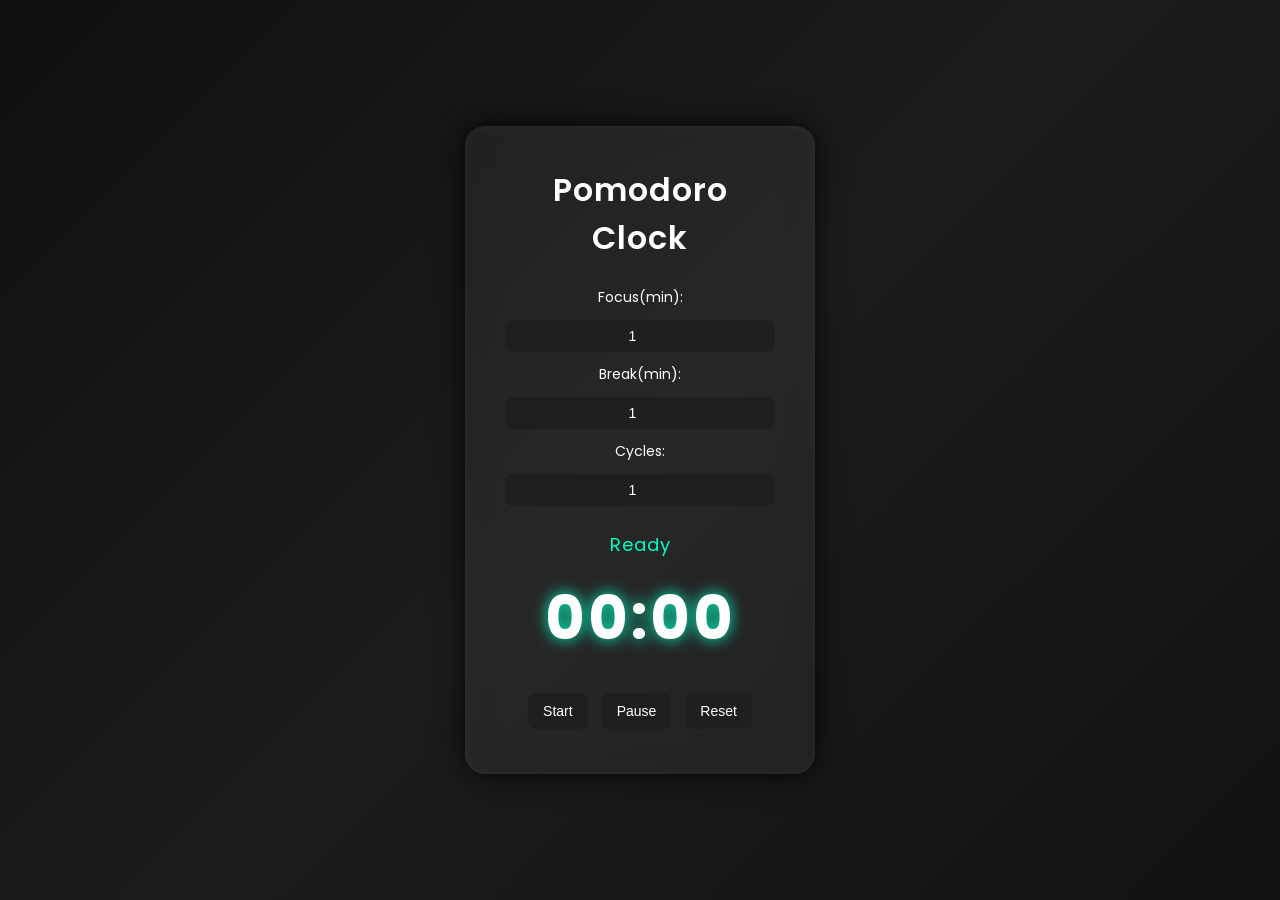
==== index.html @ 50e302b0 "Final" ====
<!DOCTYPE html>
<html lang="en">
<head>
    <meta charset="UTF-8">
    <meta name="viewport" content="width=device-width, initial-scale=1.0">
    <title>Document</title>
    <link rel="stylesheet" href="style.css">
</head>
<body>
    <div class="container">
        <h1>Pomodoro Clock</h1>
        <div class="inp">
            Focus(min):<input type="number" value="1" min="1" id="Ftime">
            Break(min):<input type="number" value="1" min="1" id="Btime">
            Cycles:<input type="number" value="1" min="1" id="cycle">
        </div>        
        <div id="mode">Ready</div>
        <div id="timer">00:00</div>

        <button onclick="startTimer()">Start</button>
        <button onclick="pauseTimer()">Pause</button>
        <button onclick="resetTimer()">Reset</button>
    </div>
    <audio id="focusSound" src="Sound1.m4a" preload="auto"></audio>
    <audio id="breakSound" src="Sound2.m4a" preload="auto"></audio>
    <script src="script.js"></script>
</body>
</html>
---- style.css ----
/* Google Font (optional but recommended) */
@import url('https://fonts.googleapis.com/css2?family=Poppins:wght@300;500;700&display=swap');

* {
    margin: 0;
    padding: 0;
    box-sizing: border-box;
}

body {
    font-family: 'Poppins', sans-serif;
    height: 100vh;
    display: flex;
    justify-content: center;
    align-items: center;

    background: linear-gradient(135deg, #0f0f0f, #1c1c1c, #111);
    color: #ffffff;
}

/* Main Container */
.container {
    background: rgba(255, 255, 255, 0.05);
    backdrop-filter: blur(15px);
    border-radius: 20px;
    padding: 40px;
    width: 350px;
    text-align: center;

    box-shadow: 
        0 0 30px rgba(0, 0, 0, 0.8),
        0 0 10px rgba(255, 255, 255, 0.05) inset;

    transition: 0.3s ease;
}

.container:hover {
    transform: translateY(-5px);
}

/* Title */
h1 {
    font-weight: 600;
    margin-bottom: 25px;
    letter-spacing: 1px;
    color: #ffffff;
}

/* Inputs */
.inp {
    display: flex;
    flex-direction: column;
    gap: 12px;
    margin-bottom: 25px;
    font-size: 14px;
}

input {
    padding: 8px;
    border-radius: 8px;
    border: none;
    outline: none;
    background: #1f1f1f;
    color: white;
    text-align: center;
    font-size: 14px;
    transition: 0.3s;
}

input:focus {
    background: #292929;
    box-shadow: 0 0 8px #00ffc3;
}

/* Mode text */
#mode {
    font-size: 18px;
    margin-bottom: 10px;
    letter-spacing: 1px;
    color: #00ffc3;
}

/* Timer */
#timer {
    font-size: 60px;
    font-weight: 700;
    margin: 15px 0 25px 0;
    letter-spacing: 3px;

    text-shadow: 0 0 15px #00ffc3;
}

/* Buttons */
button {
    padding: 10px 15px;
    margin: 5px;
    border: none;
    border-radius: 8px;
    cursor: pointer;
    font-weight: 500;
    font-size: 14px;

    background: #1f1f1f;
    color: white;
    transition: 0.3s;
}

button:hover {
    background: #00ffc3;
    color: black;
    box-shadow: 0 0 15px #00ffc3;
}

/* Completed state glow */
#mode:contains("Completed") {
    color: #ff4d6d;
}
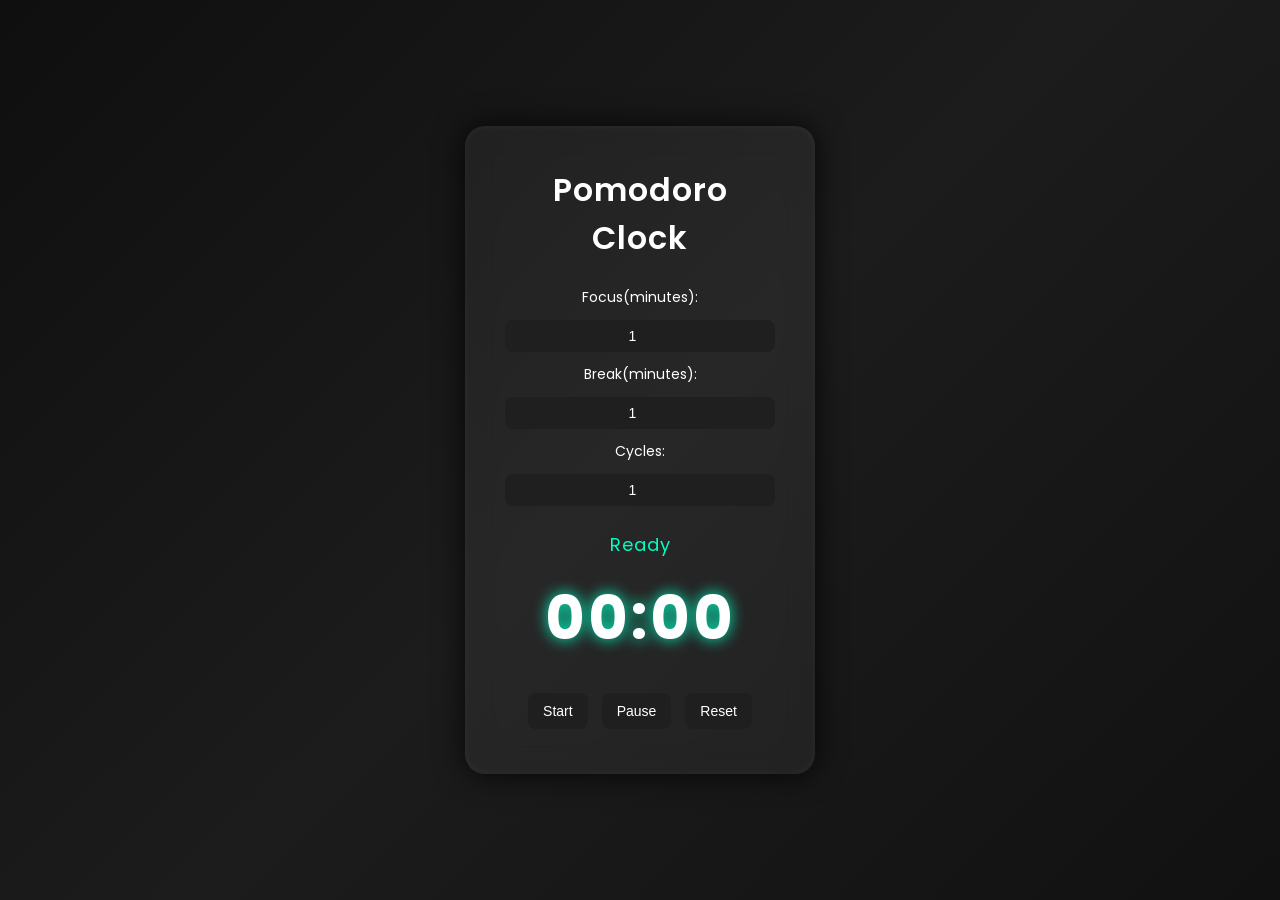
==== commit 2926514b: "Co-authored-by: Sharad khadka <sharadddd56@gmail.com>" ====
--- a/index.html
+++ b/index.html
@@ -10,8 +10,8 @@
     <div class="container">
         <h1>Pomodoro Clock</h1>
         <div class="inp">
-            Focus(min):<input type="number" value="1" min="1" id="Ftime">
-            Break(min):<input type="number" value="1" min="1" id="Btime">
+            Focus(minutes):<input type="number" value="1" min="1" id="Ftime">
+            Break(minutes):<input type="number" value="1" min="1" id="Btime">
             Cycles:<input type="number" value="1" min="1" id="cycle">
         </div>        
         <div id="mode">Ready</div>
@@ -21,8 +21,8 @@
         <button onclick="pauseTimer()">Pause</button>
         <button onclick="resetTimer()">Reset</button>
     </div>
-    <audio id="focusSound" src="Sound1.m4a" preload="auto"></audio>
-    <audio id="breakSound" src="Sound2.m4a" preload="auto"></audio>
+    <audio id="focusSound" src="Sound1.mp3" preload="auto"></audio>
+    <audio id="breakSound" src="Sound2.mp3" preload="auto"></audio>
     <script src="script.js"></script>
 </body>
 </html>
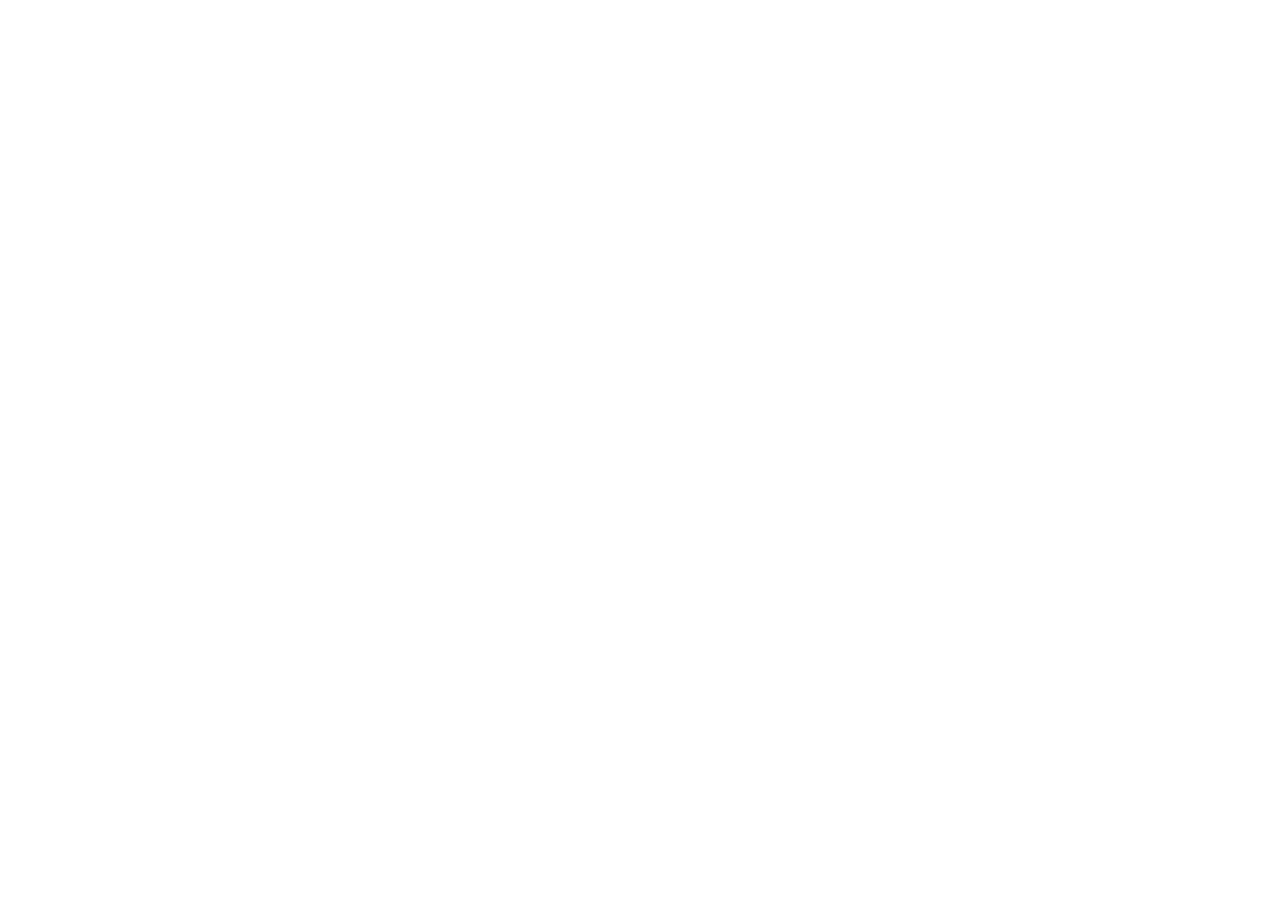
==== commit f1dd2203: "changes" ====
--- a/index.html
+++ b/index.html
@@ -1,28 +1,16 @@
-<!DOCTYPE html>
+<!doctype html>
 <html lang="en">
-<head>
-    <meta charset="UTF-8">
-    <meta name="viewport" content="width=device-width, initial-scale=1.0">
-    <title>Document</title>
-    <link rel="stylesheet" href="style.css">
-</head>
-<body>
-    <div class="container">
-        <h1>Pomodoro Clock</h1>
-        <div class="inp">
-            Focus(minutes):<input type="number" value="1" min="1" id="Ftime">
-            Break(minutes):<input type="number" value="1" min="1" id="Btime">
-            Cycles:<input type="number" value="1" min="1" id="cycle">
-        </div>        
-        <div id="mode">Ready</div>
-        <div id="timer">00:00</div>
+  <head>
+    <meta charset="UTF-8" />
+    <meta name="viewport" content="width=device-width, initial-scale=1.0" />
+    <title>Pomodoro Clock</title>
+    <link rel="preconnect" href="https://fonts.googleapis.com">
+    <link rel="preconnect" href="https://fonts.gstatic.com" crossorigin>
+    <link href="https://fonts.googleapis.com/css2?family=Plus+Jakarta+Sans:ital,wght@0,300..800;1,300..800&family=JetBrains+Mono:wght@400;500;600;700&display=swap" rel="stylesheet">
+  </head>
+  <body class="bg-stone-900 text-stone-100 font-sans antialiased selection:bg-amber-500/30 selection:text-amber-200">
+    <div id="root"></div>
+    <script type="module" src="/src/main.tsx"></script>
+  </body>
+</html>
 
-        <button onclick="startTimer()">Start</button>
-        <button onclick="pauseTimer()">Pause</button>
-        <button onclick="resetTimer()">Reset</button>
-    </div>
-    <audio id="focusSound" src="Sound1.mp3" preload="auto"></audio>
-    <audio id="breakSound" src="Sound2.mp3" preload="auto"></audio>
-    <script src="script.js"></script>
-</body>
-</html>
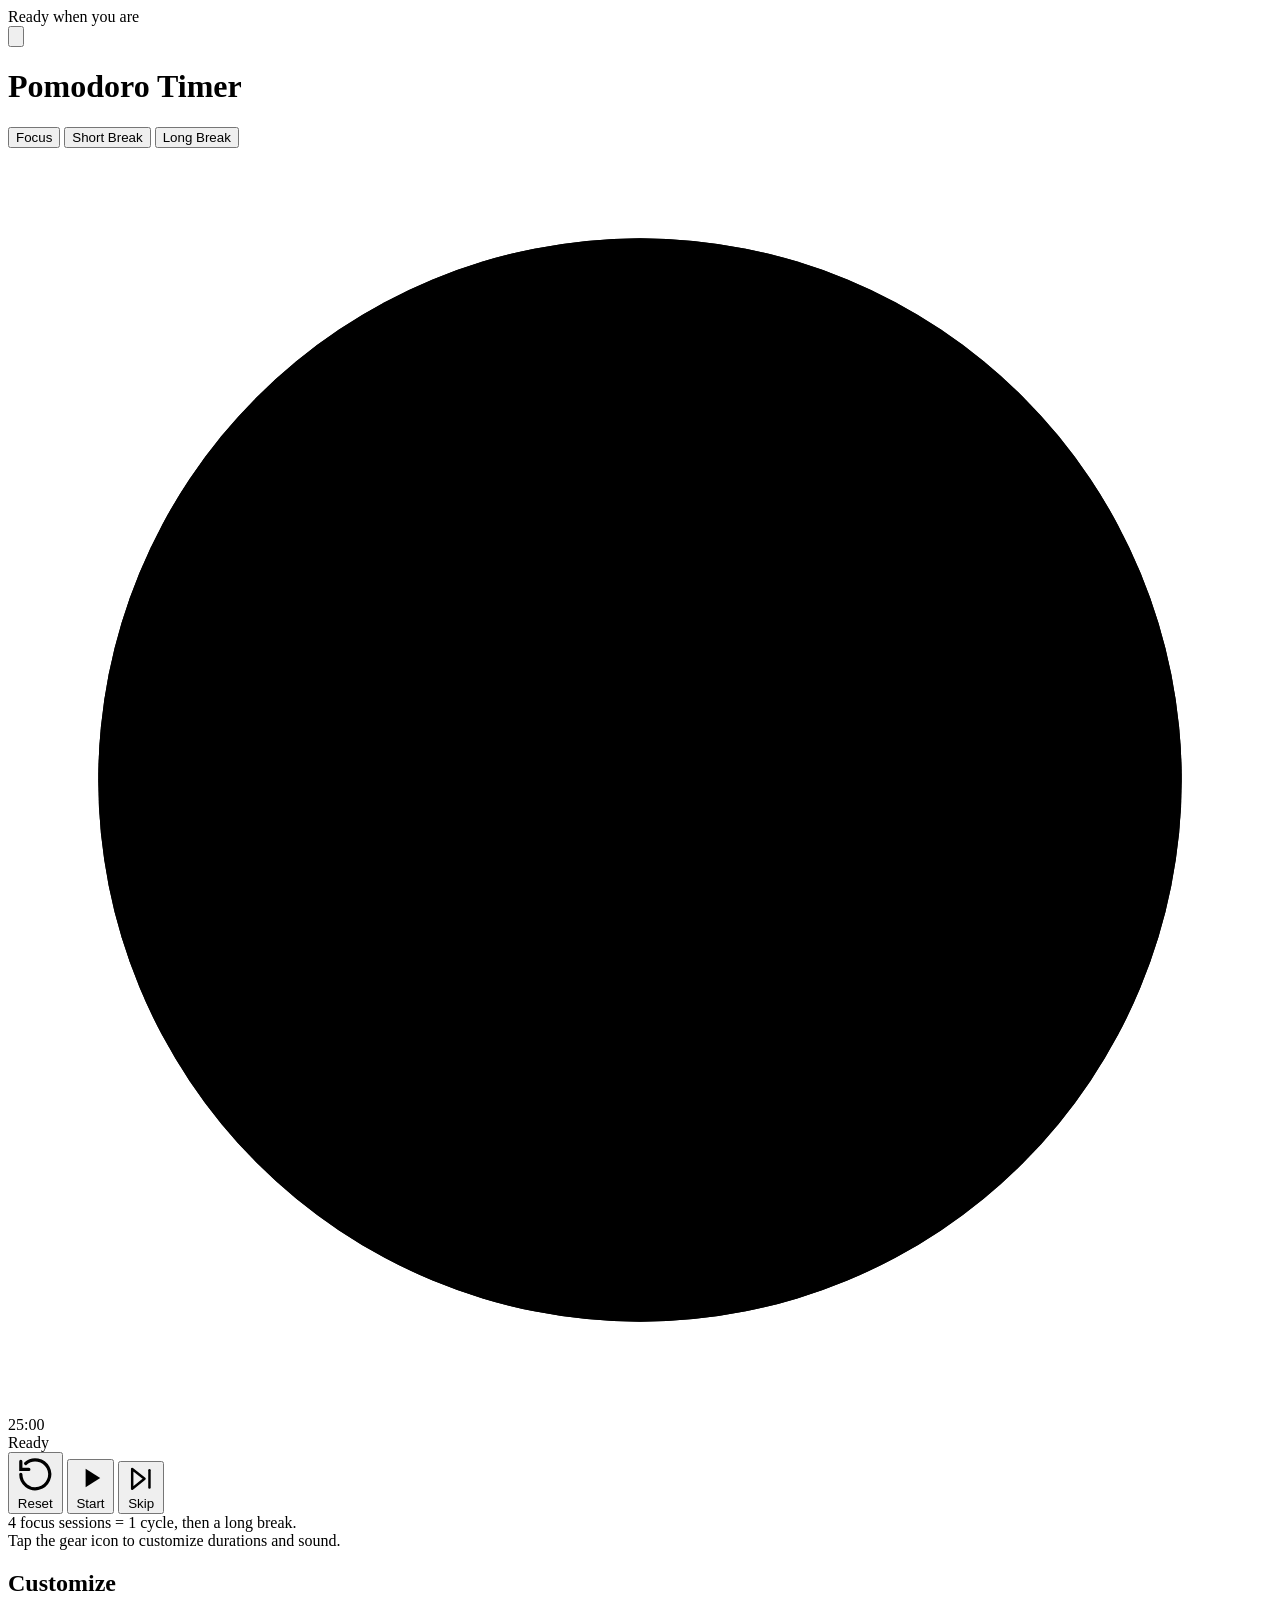
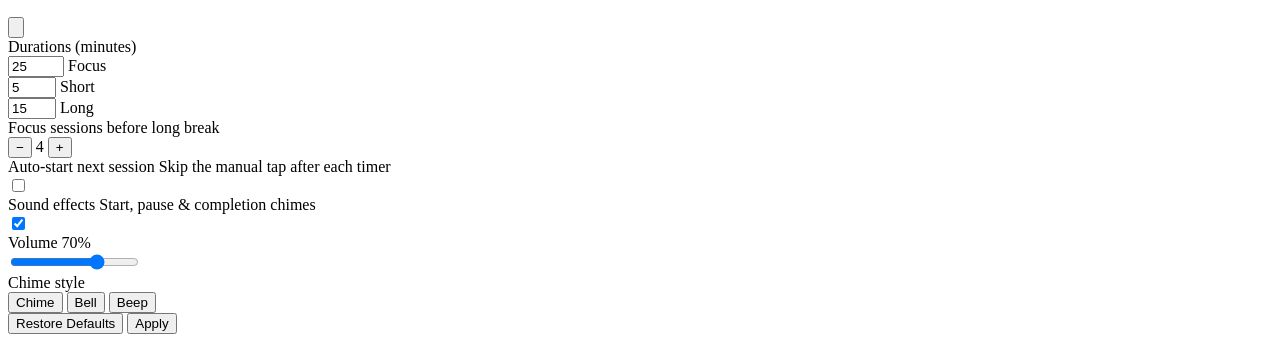
==== commit de087be4: "index.html for Pomodoro Timer layout Updated HTML structure and added styles for Pomodoro Timer." ====
--- a/index.html
+++ b/index.html
@@ -1,16 +1,149 @@
-<!doctype html>
+<!DOCTYPE html>
 <html lang="en">
-  <head>
-    <meta charset="UTF-8" />
-    <meta name="viewport" content="width=device-width, initial-scale=1.0" />
-    <title>Pomodoro Clock</title>
-    <link rel="preconnect" href="https://fonts.googleapis.com">
-    <link rel="preconnect" href="https://fonts.gstatic.com" crossorigin>
-    <link href="https://fonts.googleapis.com/css2?family=Plus+Jakarta+Sans:ital,wght@0,300..800;1,300..800&family=JetBrains+Mono:wght@400;500;600;700&display=swap" rel="stylesheet">
-  </head>
-  <body class="bg-stone-900 text-stone-100 font-sans antialiased selection:bg-amber-500/30 selection:text-amber-200">
-    <div id="root"></div>
-    <script type="module" src="/src/main.tsx"></script>
-  </body>
-</html>
+<head>
+<meta charset="UTF-8">
+<meta name="viewport" content="width=device-width, initial-scale=1.0">
+<link rel="stylesheet" href="style.css">
+<title>Pomodoro Timer</title>
+</head>
+<body>
 
+<div class="app">
+  <div class="topbar">
+    <div class="eyebrow"><span class="dot" id="pulseDot"></span><span id="eyebrowText">Ready when you are</span></div>
+    <button class="icon-btn" id="settingsBtn" aria-label="Open settings">
+      <svg viewBox="0 0 24 24" fill="none" stroke="currentColor" stroke-width="2" stroke-linecap="round" stroke-linejoin="round"><circle cx="12" cy="12" r="3"/><path d="M19.4 15a1.65 1.65 0 0 0 .33 1.82l.06.06a2 2 0 1 1-2.83 2.83l-.06-.06a1.65 1.65 0 0 0-1.82-.33 1.65 1.65 0 0 0-1 1.51V21a2 2 0 0 1-4 0v-.09A1.65 1.65 0 0 0 9 19.4a1.65 1.65 0 0 0-1.82.33l-.06.06a2 2 0 1 1-2.83-2.83l.06-.06a1.65 1.65 0 0 0 .33-1.82 1.65 1.65 0 0 0-1.51-1H3a2 2 0 0 1 0-4h.09A1.65 1.65 0 0 0 4.6 9a1.65 1.65 0 0 0-.33-1.82l-.06-.06a2 2 0 1 1 2.83-2.83l.06.06a1.65 1.65 0 0 0 1.82.33H9a1.65 1.65 0 0 0 1-1.51V3a2 2 0 0 1 4 0v.09a1.65 1.65 0 0 0 1 1.51 1.65 1.65 0 0 0 1.82-.33l.06-.06a2 2 0 1 1 2.83 2.83l-.06.06a1.65 1.65 0 0 0-.33 1.82V9a1.65 1.65 0 0 0 1.51 1H21a2 2 0 0 1 0 4h-.09a1.65 1.65 0 0 0-1.51 1z"/></svg>
+    </button>
+  </div>
+
+  <h1>Pomodoro Timer</h1>
+
+  <div class="modes" role="tablist" aria-label="Timer mode">
+    <button class="active" data-mode="focus" role="tab" aria-selected="true">Focus</button>
+    <button data-mode="short" role="tab" aria-selected="false">Short Break</button>
+    <button data-mode="long" role="tab" aria-selected="false">Long Break</button>
+  </div>
+
+  <div class="dial-wrap">
+    <svg class="dial" viewBox="0 0 280 280">
+      <circle class="ring-track" cx="140" cy="140" r="120"></circle>
+      <circle class="ring-progress" id="ringProgress" cx="140" cy="140" r="120"
+              stroke-dasharray="754" stroke-dashoffset="0"></circle>
+    </svg>
+    <div class="dial-center">
+      <div class="time" id="timeDisplay">25:00</div>
+      <div class="status-label" id="statusLabel">Ready</div>
+    </div>
+  </div>
+
+  <div class="sessions" id="sessionDots" aria-label="Completed focus sessions this cycle"></div>
+
+  <div class="controls">
+    <button class="btn ghost" id="resetBtn" aria-label="Reset timer">
+      <svg viewBox="0 0 24 24" fill="none" stroke="currentColor" stroke-width="2" stroke-linecap="round"><path d="M3 12a9 9 0 1 0 3-6.7"/><path d="M3 4v5h5"/></svg>
+      Reset
+    </button>
+    <button class="btn primary" id="startPauseBtn">
+      <svg id="startIcon" viewBox="0 0 24 24" fill="currentColor"><path d="M8 5v14l11-7z"/></svg>
+      <svg id="pauseIcon" viewBox="0 0 24 24" fill="currentColor" style="display:none"><rect x="6" y="5" width="4" height="14"/><rect x="14" y="5" width="4" height="14"/></svg>
+      <span id="startPauseLabel">Start</span>
+    </button>
+    <button class="btn ghost" id="skipBtn" aria-label="Skip to next session">
+      <svg viewBox="0 0 24 24" fill="none" stroke="currentColor" stroke-width="2" stroke-linecap="round" stroke-linejoin="round"><path d="M5 4l10 8-10 8V4z"/><path d="M19 5v14"/></svg>
+      Skip
+    </button>
+  </div>
+
+  <div class="footnote" id="footnoteText">
+    4 focus sessions = 1 cycle, then a long break.<br>
+    Tap the gear icon to customize durations and sound.
+  </div>
+</div>
+
+<!-- Settings panel -->
+<div class="overlay" id="overlay">
+  <div class="panel" role="dialog" aria-modal="true" aria-label="Timer settings">
+    <div class="panel-head">
+      <h2>Customize</h2>
+      <button class="icon-btn" id="closeSettings" aria-label="Close settings">
+        <svg viewBox="0 0 24 24" fill="none" stroke="currentColor" stroke-width="2" stroke-linecap="round"><path d="M18 6 6 18"/><path d="M6 6l12 12"/></svg>
+      </button>
+    </div>
+
+    <div class="field-group">
+      <div class="field-label">Durations (minutes)</div>
+      <div class="duration-row">
+        <div class="duration-field">
+          <input type="number" id="focusInput" min="1" max="180" value="25" inputmode="numeric">
+          <label for="focusInput">Focus</label>
+        </div>
+        <div class="duration-field">
+          <input type="number" id="shortInput" min="1" max="60" value="5" inputmode="numeric">
+          <label for="shortInput">Short</label>
+        </div>
+        <div class="duration-field">
+          <input type="number" id="longInput" min="1" max="90" value="15" inputmode="numeric">
+          <label for="longInput">Long</label>
+        </div>
+      </div>
+    </div>
+
+    <div class="stepper-row">
+      <span class="stepper-label">Focus sessions before long break</span>
+      <div class="stepper">
+        <button type="button" id="sessionsMinus" aria-label="Decrease">−</button>
+        <span id="sessionsValue">4</span>
+        <button type="button" id="sessionsPlus" aria-label="Increase">+</button>
+      </div>
+    </div>
+
+    <div class="toggle-row">
+      <div class="toggle-text">
+        <span class="toggle-title">Auto-start next session</span>
+        <span class="toggle-sub">Skip the manual tap after each timer</span>
+      </div>
+      <label class="switch">
+        <input type="checkbox" id="autoStartToggle">
+        <span class="track"></span>
+      </label>
+    </div>
+
+    <div class="toggle-row">
+      <div class="toggle-text">
+        <span class="toggle-title">Sound effects</span>
+        <span class="toggle-sub">Start, pause &amp; completion chimes</span>
+      </div>
+      <label class="switch">
+        <input type="checkbox" id="soundToggleSwitch" checked>
+        <span class="track"></span>
+      </label>
+    </div>
+
+    <div class="volume-row">
+      <div class="row-top">
+        <span class="field-label">Volume</span>
+        <span class="field-label" id="volumeValue">70%</span>
+      </div>
+      <input type="range" id="volumeSlider" min="0" max="100" value="70">
+    </div>
+
+    <div class="field-group">
+      <div class="field-label">Chime style</div>
+      <div class="sound-picker">
+        <button type="button" class="active" data-tone="chime">Chime</button>
+        <button type="button" data-tone="bell">Bell</button>
+        <button type="button" data-tone="beep">Beep</button>
+      </div>
+    </div>
+
+    <div class="panel-actions">
+      <button class="btn ghost" id="restoreDefaults">Restore Defaults</button>
+      <button class="btn primary" id="applySettings">Apply</button>
+    </div>
+  </div>
+</div>
+
+<script src="script.js"> </script>
+
+</body>
+</html> 
